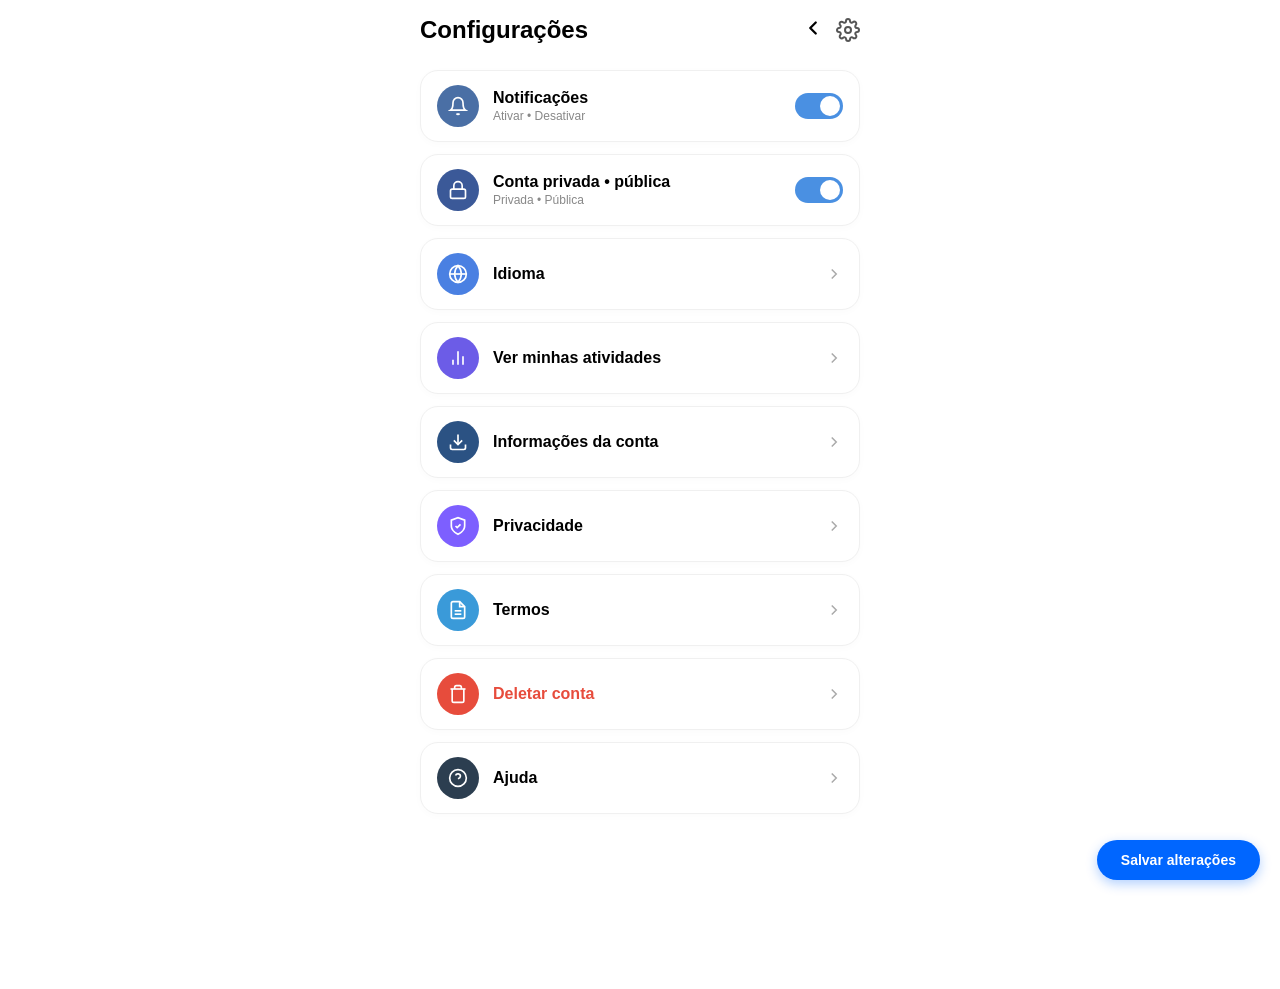
==== configuracoes.html @ cbd29f99 "Create configuracoes.html" ====
<!DOCTYPE html>
<html lang="pt-BR">
<head>
    <meta charset="UTF-8">
    <meta name="viewport" content="width=device-width, initial-scale=1.0">
    <title>Koneat - Configurações</title>
    <link rel="stylesheet" href="css/style.css">
    <style>
        /* Estilos específicos para a tela de Configurações */
        .config-header {
            display: flex;
            justify-content: space-between;
            align-items: center;
            padding: 16px 20px;
            background: #ffffff;
        }

        .config-title {
            font-size: 24px;
            font-weight: 800;
            color: #000000;
        }

        .config-header-right {
            display: flex;
            align-items: center;
            gap: 12px;
        }

        .config-list {
            padding: 10px 20px 100px 20px;
            display: flex;
            flex-direction: column;
            gap: 12px;
        }

        .config-card {
            background: #ffffff;
            border: 1px solid #f0f0f0;
            border-radius: 18px;
            padding: 14px 16px;
            display: flex;
            align-items: center;
            justify-content: space-between;
            box-shadow: 0 2px 8px rgba(0,0,0,0.02);
            text-decoration: none;
            color: inherit;
        }

        .config-card-left {
            display: flex;
            align-items: center;
            gap: 14px;
        }

        .icon-circle {
            width: 42px;
            height: 42px;
            border-radius: 50%;
            display: flex;
            align-items: center;
            justify-content: center;
            flex-shrink: 0;
            color: #ffffff;
        }

        /* Cores dos ícones */
        .bg-blue { background-color: #4a6fa5; }
        .bg-dark-blue { background-color: #3b5998; }
        .bg-globe { background-color: #4a80e2; }
        .bg-purple { background-color: #6c5ce7; }
        .bg-deep-blue { background-color: #2b5283; }
        .bg-violet { background-color: #7d5fff; }
        .bg-cyan { background-color: #3a9ad9; }
        .bg-red { background-color: #e74c3c; }
        .bg-navy { background-color: #2c3e50; }

        .config-card-info {
            display: flex;
            flex-direction: column;
        }

        .config-card-title {
            font-size: 16px;
            font-weight: 700;
            color: #000000;
        }

        .config-card-title.danger {
            color: #e74c3c;
        }

        .config-card-subtitle {
            font-size: 12px;
            color: #888888;
            margin-top: 2px;
        }

        /* Toggle Switch */
        .switch {
            position: relative;
            display: inline-block;
            width: 48px;
            height: 26px;
        }

        .switch input {
            opacity: 0;
            width: 0;
            height: 0;
        }

        .slider {
            position: absolute;
            cursor: pointer;
            top: 0; left: 0; right: 0; bottom: 0;
            background-color: #ccc;
            transition: .3s;
            border-radius: 26px;
        }

        .slider:before {
            position: absolute;
            content: "";
            height: 20px;
            width: 20px;
            left: 3px;
            bottom: 3px;
            background-color: white;
            transition: .3s;
            border-radius: 50%;
        }

        input:checked + .slider {
            background-color: #4a90e2;
        }

        input:checked + .slider:before {
            transform: translateX(22px);
        }

        .save-bar {
            position: fixed;
            bottom: 20px;
            right: 20px;
            z-index: 100;
        }

        .btn-save-blue {
            background-color: #0066ff;
            color: #ffffff;
            border: none;
            padding: 12px 24px;
            border-radius: 20px;
            font-weight: 700;
            font-size: 14px;
            cursor: pointer;
            box-shadow: 0 4px 12px rgba(0, 102, 255, 0.3);
        }
    </style>
</head>
<body class="light-theme">

    <div class="app-container">
        <!-- Topo da Tela -->
        <header class="config-header">
            <h1 class="config-title">Configurações</h1>
            <div class="config-header-right">
                <a href="passo1.html" class="icon-btn" aria-label="Voltar">
                    <svg width="22" height="22" viewBox="0 0 24 24" fill="none" stroke="#000" stroke-width="2.5" stroke-linecap="round" stroke-linejoin="round"><polyline points="15 18 9 12 15 6"></polyline></svg>
                </a>
                <svg width="24" height="24" viewBox="0 0 24 24" fill="none" stroke="#555" stroke-width="2"><circle cx="12" cy="12" r="3"></circle><path d="M19.4 15a1.65 1.65 0 0 0 .33 1.82l.06.06a2 2 0 0 1 0 2.83 2 2 0 0 1-2.83 0l-.06-.06a1.65 1.65 0 0 0-1.82-.33 1.65 1.65 0 0 0-1 1.51V21a2 2 0 0 1-2 2 2 2 0 0 1-2-2v-.09A1.65 1.65 0 0 0 9 19.4a1.65 1.65 0 0 0-1.82.33l-.06.06a2 2 0 0 1-2.83 0 2 2 0 0 1 0-2.83l.06-.06a1.65 1.65 0 0 0 .33-1.82 1.65 1.65 0 0 0-1.51-1H3a2 2 0 0 1-2-2 2 2 0 0 1 2-2h.09A1.65 1.65 0 0 0 4.6 9a1.65 1.65 0 0 0-.33-1.82l-.06-.06a2 2 0 0 1 0-2.83 2 2 0 0 1 2.83 0l.06.06a1.65 1.65 0 0 0 1.82.33H9a1.65 1.65 0 0 0 1-1.51V3a2 2 0 0 1 2-2 2 2 0 0 1 2 2v.09a1.65 1.65 0 0 0 1 1.51 1.65 1.65 0 0 0 1.82-.33l.06-.06a2 2 0 0 1 2.83 0 2 2 0 0 1 0 2.83l-.06.06a1.65 1.65 0 0 0-.33 1.82V9a1.65 1.65 0 0 0 1.51 1H21a2 2 0 0 1 2 2 2 2 0 0 1-2 2h-.09a1.65 1.65 0 0 0-1.51 1z"></path></svg>
            </div>
        </header>

        <!-- Lista de Opções -->
        <main class="config-list">

            <!-- 1. Notificações -->
            <div class="config-card">
                <div class="config-card-left">
                    <div class="icon-circle bg-blue">
                        <svg width="20" height="20" viewBox="0 0 24 24" fill="none" stroke="currentColor" stroke-width="2"><path d="M18 8A6 6 0 0 0 6 8c0 7-3 9-3 9h18s-3-2-3-9"></path><path d="M13.73 21a2 2 0 0 1-3.46 0"></path></svg>
                    </div>
                    <div class="config-card-info">
                        <span class="config-card-title">Notificações</span>
                        <span class="config-card-subtitle">Ativar • Desativar</span>
                    </div>
                </div>
                <label class="switch">
                    <input type="checkbox" checked id="toggleNotif">
                    <span class="slider"></span>
                </label>
            </div>

            <!-- 2. Conta privada / pública -->
            <div class="config-card">
                <div class="config-card-left">
                    <div class="icon-circle bg-dark-blue">
                        <svg width="20" height="20" viewBox="0 0 24 24" fill="none" stroke="currentColor" stroke-width="2"><rect x="3" y="11" width="18" height="11" rx="2" ry="2"></rect><path d="M7 11V7a5 5 0 0 1 10 0v4"></path></svg>
                    </div>
                    <div class="config-card-info">
                        <span class="config-card-title">Conta privada • pública</span>
                        <span class="config-card-subtitle">Privada • Pública</span>
                    </div>
                </div>
                <label class="switch">
                    <input type="checkbox" checked id="togglePrivate">
                    <span class="slider"></span>
                </label>
            </div>

            <!-- 3. Idioma -->
            <a href="#" class="config-card">
                <div class="config-card-left">
                    <div class="icon-circle bg-globe">
                        <svg width="20" height="20" viewBox="0 0 24 24" fill="none" stroke="currentColor" stroke-width="2"><circle cx="12" cy="12" r="10"></circle><line x1="2" y1="12" x2="22" y2="12"></line><path d="M12 2a15.3 15.3 0 0 1 4 10 15.3 15.3 0 0 1-4 10 15.3 15.3 0 0 1-4-10 15.3 15.3 0 0 1 4-10z"></path></svg>
                    </div>
                    <span class="config-card-title">Idioma</span>
                </div>
                <svg width="18" height="18" viewBox="0 0 24 24" fill="none" stroke="#aaa" stroke-width="2"><polyline points="9 18 15 12 9 6"></polyline></svg>
            </a>

            <!-- 4. Ver minhas atividades -->
            <a href="#" class="config-card">
                <div class="config-card-left">
                    <div class="icon-circle bg-purple">
                        <svg width="20" height="20" viewBox="0 0 24 24" fill="none" stroke="currentColor" stroke-width="2"><line x1="18" y1="20" x2="18" y2="10"></line><line x1="12" y1="20" x2="12" y2="4"></line><line x1="6" y1="20" x2="6" y2="14"></line></svg>
                    </div>
                    <span class="config-card-title">Ver minhas atividades</span>
                </div>
                <svg width="18" height="18" viewBox="0 0 24 24" fill="none" stroke="#aaa" stroke-width="2"><polyline points="9 18 15 12 9 6"></polyline></svg>
            </a>

            <!-- 5. Informações da conta -->
            <a href="#" class="config-card">
                <div class="config-card-left">
                    <div class="icon-circle bg-deep-blue">
                        <svg width="20" height="20" viewBox="0 0 24 24" fill="none" stroke="currentColor" stroke-width="2"><path d="M21 15v4a2 2 0 0 1-2 2H5a2 2 0 0 1-2-2v-4"></path><polyline points="7 10 12 15 17 10"></polyline><line x1="12" y1="15" x2="12" y2="3"></line></svg>
                    </div>
                    <span class="config-card-title">Informações da conta</span>
                </div>
                <svg width="18" height="18" viewBox="0 0 24 24" fill="none" stroke="#aaa" stroke-width="2"><polyline points="9 18 15 12 9 6"></polyline></svg>
            </a>

            <!-- 6. Privacidade -->
            <a href="privacidade.html" class="config-card">
                <div class="config-card-left">
                    <div class="icon-circle bg-violet">
                        <svg width="20" height="20" viewBox="0 0 24 24" fill="none" stroke="currentColor" stroke-width="2"><path d="M12 22s8-4 8-10V5l-8-3-8 3v7c0 6 8 10 8 10z"></path><path d="M9 12l2 2 4-4"></path></svg>
                    </div>
                    <span class="config-card-title">Privacidade</span>
                </div>
                <svg width="18" height="18" viewBox="0 0 24 24" fill="none" stroke="#aaa" stroke-width="2"><polyline points="9 18 15 12 9 6"></polyline></svg>
            </a>

            <!-- 7. Termos -->
            <a href="termos.html" class="config-card">
                <div class="config-card-left">
                    <div class="icon-circle bg-cyan">
                        <svg width="20" height="20" viewBox="0 0 24 24" fill="none" stroke="currentColor" stroke-width="2"><path d="M14 2H6a2 2 0 0 0-2 2v16a2 2 0 0 0 2 2h12a2 2 0 0 0 2-2V8z"></path><polyline points="14 2 14 8 20 8"></polyline><line x1="16" y1="13" x2="8" y2="13"></line><line x1="16" y1="17" x2="8" y2="17"></line></svg>
                    </div>
                    <span class="config-card-title">Termos</span>
                </div>
                <svg width="18" height="18" viewBox="0 0 24 24" fill="none" stroke="#aaa" stroke-width="2"><polyline points="9 18 15 12 9 6"></polyline></svg>
            </a>

            <!-- 8. Deletar conta -->
            <a href="#" class="config-card">
                <div class="config-card-left">
                    <div class="icon-circle bg-red">
                        <svg width="20" height="20" viewBox="0 0 24 24" fill="none" stroke="currentColor" stroke-width="2"><polyline points="3 6 5 6 21 6"></polyline><path d="M19 6v14a2 2 0 0 1-2 2H7a2 2 0 0 1-2-2V6m3 0V4a2 2 0 0 1 2-2h4a2 2 0 0 1 2 2v2"></path></svg>
                    </div>
                    <span class="config-card-title danger">Deletar conta</span>
                </div>
                <svg width="18" height="18" viewBox="0 0 24 24" fill="none" stroke="#aaa" stroke-width="2"><polyline points="9 18 15 12 9 6"></polyline></svg>
            </a>

            <!-- 9. Ajuda -->
            <a href="#" class="config-card">
                <div class="config-card-left">
                    <div class="icon-circle bg-navy">
                        <svg width="20" height="20" viewBox="0 0 24 24" fill="none" stroke="currentColor" stroke-width="2"><circle cx="12" cy="12" r="10"></circle><path d="M9.09 9a3 3 0 0 1 5.83 1c0 2-3 3-3 3"></path><line x1="12" y1="17" x2="12.01" y2="17"></line></svg>
                    </div>
                    <span class="config-card-title">Ajuda</span>
                </div>
                <svg width="18" height="18" viewBox="0 0 24 24" fill="none" stroke="#aaa" stroke-width="2"><polyline points="9 18 15 12 9 6"></polyline></svg>
            </a>

        </main>

        <!-- Botão Flutuante de Salvar -->
        <div class="save-bar">
            <button type="button" class="btn-save-blue" onclick="window.location.href='passo1.html'">Salvar alterações</button>
        </div>
    </div>

    <script src="js/app.js"></script>
</body>
  </html>
---- css/style.css ----
/* ==========================================================================
   1. RESET BÁSICO E ESTILOS COMPARTILHADOS
   ========================================================================== */
* {
    margin: 0;
    padding: 0;
    box-sizing: border-box;
    font-family: -apple-system, BlinkMacSystemFont, "Segoe UI", Roboto, Helvetica, Arial, sans-serif;
    -webkit-tap-highlight-color: transparent;
}

html, body {
    width: 100%;
    height: 100%;
    overflow-x: hidden;
}

/* ==========================================================================
   2. TEMA ESCURO (LOGIN - index.html)
   ========================================================================== */
body {
    background-color: #050505;
    background-image: 
        radial-gradient(circle at 10% 10%, rgba(255, 255, 255, 0.05) 0%, transparent 40%),
        radial-gradient(circle at 90% 90%, rgba(255, 255, 255, 0.03) 0%, transparent 40%);
    color: #ffffff;
    min-height: 100vh;
    display: flex;
    justify-content: center;
    align-items: center;
    padding: 20px;
}

.login-container {
    width: 100%;
    max-width: 380px;
    display: flex;
    flex-direction: column;
    align-items: center;
}

.logo-area {
    text-align: center;
    margin-bottom: 28px;
}

.logo-text {
    font-size: 38px;
    font-weight: 700;
    letter-spacing: -1px;
    margin-bottom: -4px;
}

.brand-name {
    font-size: 24px;
    font-weight: 700;
    letter-spacing: 4px;
}

.brand-name span {
    font-weight: 300;
    font-size: 13px;
    letter-spacing: 2px;
    opacity: 0.8;
    margin-left: 2px;
}

.subtitle {
    font-size: 11px;
    letter-spacing: 5px;
    color: #888;
    margin-top: 8px;
    text-transform: uppercase;
}

.login-form {
    width: 100%;
    display: flex;
    flex-direction: column;
    gap: 16px;
}

.input-group {
    display: flex;
    flex-direction: column;
    gap: 6px;
}

.input-group label {
    font-size: 13px;
    color: #ccc;
}

.input-wrapper {
    position: relative;
    display: flex;
    align-items: center;
    width: 100%;
}

.input-wrapper input {
    width: 100%;
    padding: 14px 16px 14px 44px;
    background: rgba(255, 255, 255, 0.03);
    border: 1px solid rgba(255, 255, 255, 0.15);
    border-radius: 28px;
    color: #fff;
    font-size: 14px;
    outline: none;
    transition: all 0.2s ease;
}

.input-wrapper input:focus {
    border-color: rgba(255, 255, 255, 0.4);
    background: rgba(255, 255, 255, 0.05);
}

.input-wrapper svg,
svg.input-icon {
    position: absolute;
    left: 16px;
    width: 18px !important;
    height: 18px !important;
    max-width: 18px !important;
    max-height: 18px !important;
    min-width: 18px !important;
    min-height: 18px !important;
    stroke: #888888;
    fill: none;
    pointer-events: none;
}

.toggle-password {
    position: absolute;
    right: 14px;
    background: none;
    border: none;
    cursor: pointer;
    display: flex;
    align-items: center;
    justify-content: center;
    padding: 0;
}

.toggle-password svg,
svg.eye-icon {
    position: relative;
    left: 0;
    width: 18px !important;
    height: 18px !important;
    max-width: 18px !important;
    max-height: 18px !important;
    min-width: 18px !important;
    min-height: 18px !important;
    stroke: #888888;
    fill: none;
}

.btn-primary {
    width: 100%;
    padding: 15px;
    border-radius: 28px;
    border: none;
    background: #ffffff;
    color: #000000;
    font-weight: 700;
    font-size: 14px;
    letter-spacing: 1px;
    cursor: pointer;
    display: flex;
    justify-content: center;
    align-items: center;
    gap: 8px;
    margin-top: 6px;
    transition: opacity 0.2s ease;
}

.btn-primary:hover {
    opacity: 0.9;
}

.divider {
    width: 100%;
    text-align: center;
    border-bottom: 1px solid rgba(255, 255, 255, 0.1);
    line-height: 0.1em;
    margin: 22px 0;
}

.divider span {
    background: #050505;
    padding: 0 10px;
    color: #666;
    font-size: 12px;
}

.btn-google {
    width: 100%;
    padding: 12px 20px;
    border-radius: 28px;
    border: 1px solid rgba(255, 255, 255, 0.15);
    background: transparent;
    color: #fff;
    font-size: 14px;
    display: flex;
    align-items: center;
    justify-content: flex-start;
    cursor: pointer;
}

.google-icon-wrapper {
    display: flex;
    align-items: center;
    justify-content: center;
    padding-right: 14px;
}

.google-divider {
    width: 1px;
    height: 20px;
    background: rgba(255, 255, 255, 0.15);
    margin-right: 16px;
}

.google-text {
    flex-grow: 1;
    text-align: center;
    font-weight: 500;
}

.login-footer {
    margin-top: 28px;
    text-align: center;
    display: flex;
    flex-direction: column;
    gap: 6px;
    font-size: 12px;
    color: #777;
}

.footer-row {
    display: flex;
    justify-content: center;
    gap: 6px;
}

.login-footer a {
    color: #fff;
    text-decoration: none;
    font-weight: 600;
}

/* ==========================================================================
   3. TEMA CLARO - TELA DE PERFIL (PASSO1)
   ========================================================================== */
body.light-theme {
    background-color: #ffffff;
    background-image: none;
    color: #111111;
    display: flex;
    justify-content: center;
    align-items: flex-start;
    padding: 0;
    margin: 0;
    min-height: 100vh;
}

.app-container {
    width: 100%;
    max-width: 480px;
    min-height: 100vh;
    background: #ffffff;
    padding-bottom: 75px;
    position: relative;
    display: flex;
    flex-direction: column;
}

.profile-header {
    display: flex;
    justify-content: space-between;
    align-items: center;
    padding: 16px 20px;
    border-bottom: 1px solid #f0f0f0;
}

.header-logo {
    font-size: 18px;
    font-weight: 300;
    letter-spacing: 2px;
}

.logo-bold {
    font-weight: 700;
}

.header-actions {
    display: flex;
    gap: 16px;
}

.icon-btn {
    background: none;
    border: none;
    cursor: pointer;
    color: #000;
}

.dropdown-wrapper {
    position: relative;
}

.dropdown-menu {
    display: none;
    position: absolute;
    right: 0;
    top: 30px;
    background: #ffffff;
    box-shadow: 0 4px 20px rgba(0, 0, 0, 0.08);
    border-radius: 12px;
    width: 160px;
    padding: 8px 0;
    z-index: 100;
}

.dropdown-menu.show {
    display: block;
}

.dropdown-item {
    display: flex;
    align-items: center;
    gap: 10px;
    padding: 10px 16px;
    color: #333;
    text-decoration: none;
    font-size: 13px;
}

.dropdown-item:hover {
    background: #f0f4f8;
}

.profile-top-layout {
    display: flex;
    align-items: center;
    padding: 18px 20px 10px 20px;
    gap: 24px;
}

.avatar-container {
    position: relative;
    flex-shrink: 0;
}

.avatar-circle {
    width: 76px;
    height: 76px;
    border-radius: 50%;
    background: #e8eef7;
    display: flex;
    justify-content: center;
    align-items: center;
}

.camera-btn {
    position: absolute;
    bottom: 2px;
    right: 2px;
    width: 22px;
    height: 22px;
    background: #000;
    border-radius: 50%;
    border: 2px solid #fff;
    display: flex;
    align-items: center;
    justify-content: center;
    cursor: pointer;
}

.stats-bar-inline {
    display: flex;
    justify-content: space-around;
    align-items: center;
    flex-grow: 1;
}

.stat-item {
    text-align: center;
}

.stat-number {
    display: block;
    font-size: 16px;
    font-weight: 700;
    color: #000;
}

.stat-label {
    font-size: 13px;
    color: #222;
}

.user-details-block {
    padding: 0 20px 16px 20px;
    min-height: 20px;
}

.user-name {
    font-size: 17px;
    font-weight: 700;
    color: #111;
}

.user-tag {
    font-size: 13px;
    color: #555;
    margin-top: 2px;
}

.user-bio {
    font-size: 13px;
    color: #333;
    margin-top: 6px;
}

.action-buttons {
    display: flex;
    gap: 12px;
    padding: 0 20px;
}

.btn-secondary {
    flex: 1;
    padding: 10px;
    background: #ebf1fa;
    border: none;
    border-radius: 18px;
    font-size: 13px;
    font-weight: 600;
    color: #111;
    cursor: pointer;
    text-align: center;
    text-decoration: none;
}

.content-tabs {
    display: flex;
    border-bottom: 1px solid #eee;
    margin-top: 16px;
}

.tab-btn {
    flex: 1;
    background: none;
    border: none;
    padding: 12px 0;
    display: flex;
    flex-direction: column;
    align-items: center;
    gap: 4px;
    color: #8e8e93;
    font-size: 11px;
    cursor: pointer;
    border-bottom: 2px solid transparent;
}

.tab-btn.active {
    color: #000;
    border-bottom: 2px solid #000;
}

.feed-empty-state {
    padding: 50px 20px;
    display: flex;
    flex-direction: column;
    align-items: center;
    text-align: center;
    flex-grow: 1;
}

.empty-icon-wrapper {
    margin-bottom: 12px;
}

.empty-title {
    font-size: 17px;
    font-weight: 700;
    color: #111;
    margin-bottom: 16px;
}

.btn-create-post {
    padding: 12px 24px;
    background: #ebf1fa;
    border: none;
    border-radius: 16px;
    font-size: 13px;
    font-weight: 600;
    color: #111;
    cursor: pointer;
}

/* ==========================================================================
   4. BARRA DE NAVEGAÇÃO FLUTUANTE FUMÊ
   ========================================================================== */
.bottom-nav {
    position: fixed;
    bottom: 0;
    left: 50%;
    transform: translateX(-50%);
    width: 100%;
    max-width: 480px;
    height: 60px;
    background: rgba(22, 24, 28, 0.95);
    backdrop-filter: blur(14px);
    -webkit-backdrop-filter: blur(14px);
    border-top-left-radius: 20px;
    border-top-right-radius: 20px;
    display: flex;
    justify-content: space-around;
    align-items: center;
    box-shadow: 0 -4px 20px rgba(0, 0, 0, 0.2);
    z-index: 1000;
    padding: 0 12px;
}

.nav-item {
    display: flex;
    align-items: center;
    justify-content: center;
    width: 48px;
    height: 48px;
    text-decoration: none;
    color: #8e8e93;
    transition: all 0.2s ease;
}

.nav-icon {
    width: 18px;
    height: 18px;
    stroke: #8e8e93;
    stroke-width: 1.5;
}

.nav-item.active .nav-icon {
    stroke: #ffffff;
}

.nav-item.profile-circle-active .nav-profile-wrapper {
    width: 23px;
    height: 23px;
    border: 1.2px solid #ffffff;
    border-radius: 50%;
    display: flex;
    align-items: center;
    justify-content: center;
}

.nav-item.profile-circle-active .nav-icon-profile {
    width: 14px;
    height: 14px;
    stroke: #8e8e93;
    stroke-width: 1.5;
}

/* ==========================================================================
   5. TELA DE EDITAR PERFIL (editar-perfil.html)
   ========================================================================== */
.edit-header {
    display: flex;
    justify-content: space-between;
    align-items: center;
    padding: 16px 20px;
    border-bottom: 1px solid #f0f0f0;
}

.edit-title {
    font-size: 18px;
    font-weight: 700;
    color: #0d1b2a;
}

.btn-save-top {
    background: #000000;
    color: #ffffff;
    border: none;
    padding: 7px 18px;
    border-radius: 20px;
    font-size: 13px;
    font-weight: 600;
    cursor: pointer;
}

.edit-profile-form {
    padding: 20px;
    display: flex;
    flex-direction: column;
    gap: 14px;
}

.edit-avatar-section {
    display: flex;
    flex-direction: column;
    align-items: center;
    margin-bottom: 10px;
}

.edit-avatar-circle {
    position: relative;
    width: 90px;
    height: 90px;
    border-radius: 50%;
    background: #e8eef7;
    display: flex;
    justify-content: center;
    align-items: center;
    overflow: hidden;
}

.camera-overlay {
    position: absolute;
    bottom: 0;
    width: 100%;
    height: 40%;
    background: rgba(0, 0, 0, 0.7);
    display: flex;
    align-items: center;
    justify-content: center;
}

.change-photo-text {
    font-size: 13px;
    color: #1d2d44;
    font-weight: 500;
    margin-top: 10px;
}

.edit-card-group {
    background: #f8fafc;
    border: 1px solid #e2e8f0;
    border-radius: 14px;
    padding: 10px 14px;
    display: flex;
    flex-direction: column;
}

.edit-card-group label {
    font-size: 12px;
    font-weight: 600;
    color: #1e293b;
    margin-bottom: 2px;
}

.edit-card-group input,
.edit-card-group textarea {
    border: none;
    background: transparent;
    font-size: 14px;
    color: #334155;
    outline: none;
    width: 100%;
    resize: none;
}

.edit-card-group input::placeholder,
.edit-card-group textarea::placeholder {
    color: #94a3b8;
}

.edit-links-list {
    margin-top: 10px;
    display: flex;
    flex-direction: column;
}

.edit-link-item {
    display: flex;
    justify-content: space-between;
    align-items: center;
    padding: 14px 4px;
    border-bottom: 1px solid #f1f5f9;
    font-size: 14px;
    color: #1e293b;
    font-weight: 500;
    cursor: pointer;
}

.link-right {
    display: flex;
    align-items: center;
    gap: 8px;
}

.link-count {
    color: #94a3b8;
    font-size: 14px;
}

/* ==========================================================================
   6. ESTILOS DAS MODAIS / PAINÉIS DESLIZANTES
   ========================================================================== */
.modal-overlay {
    position: fixed;
    top: 0;
    left: 0;
    width: 100%;
    height: 100%;
    background: rgba(0, 0, 0, 0.4);
    display: flex;
    justify-content: center;
    align-items: flex-end;
    opacity: 0;
    pointer-events: none;
    transition: opacity 0.2s ease;
    z-index: 2000;
}

.modal-overlay.show {
    opacity: 1;
    pointer-events: auto;
}

.modal-sheet {
    width: 100%;
    max-width: 480px;
    background: #ffffff;
    border-top-left-radius: 20px;
    border-top-right-radius: 20px;
    padding: 20px;
    box-shadow: 0 -10px 30px rgba(0, 0, 0, 0.15);
    transform: translateY(100%);
    transition: transform 0.25s ease-out;
}

.modal-overlay.show .modal-sheet {
    transform: translateY(0);
}

.modal-header {
    display: flex;
    justify-content: space-between;
    align-items: center;
    margin-bottom: 16px;
    border-bottom: 1px solid #f0f0f0;
    padding-bottom: 10px;
}

.modal-header h3 {
    font-size: 16px;
    font-weight: 700;
    color: #111;
}

.close-modal {
    background: none;
    border: none;
    font-size: 24px;
    color: #888;
    cursor: pointer;
    line-height: 1;
}

.btn-primary-sheet {
    width: 100%;
    padding: 12px;
    background: #000000;
    color: #ffffff;
    border: none;
    border-radius: 20px;
    font-size: 14px;
    font-weight: 600;
    margin-top: 16px;
    cursor: pointer;
   }
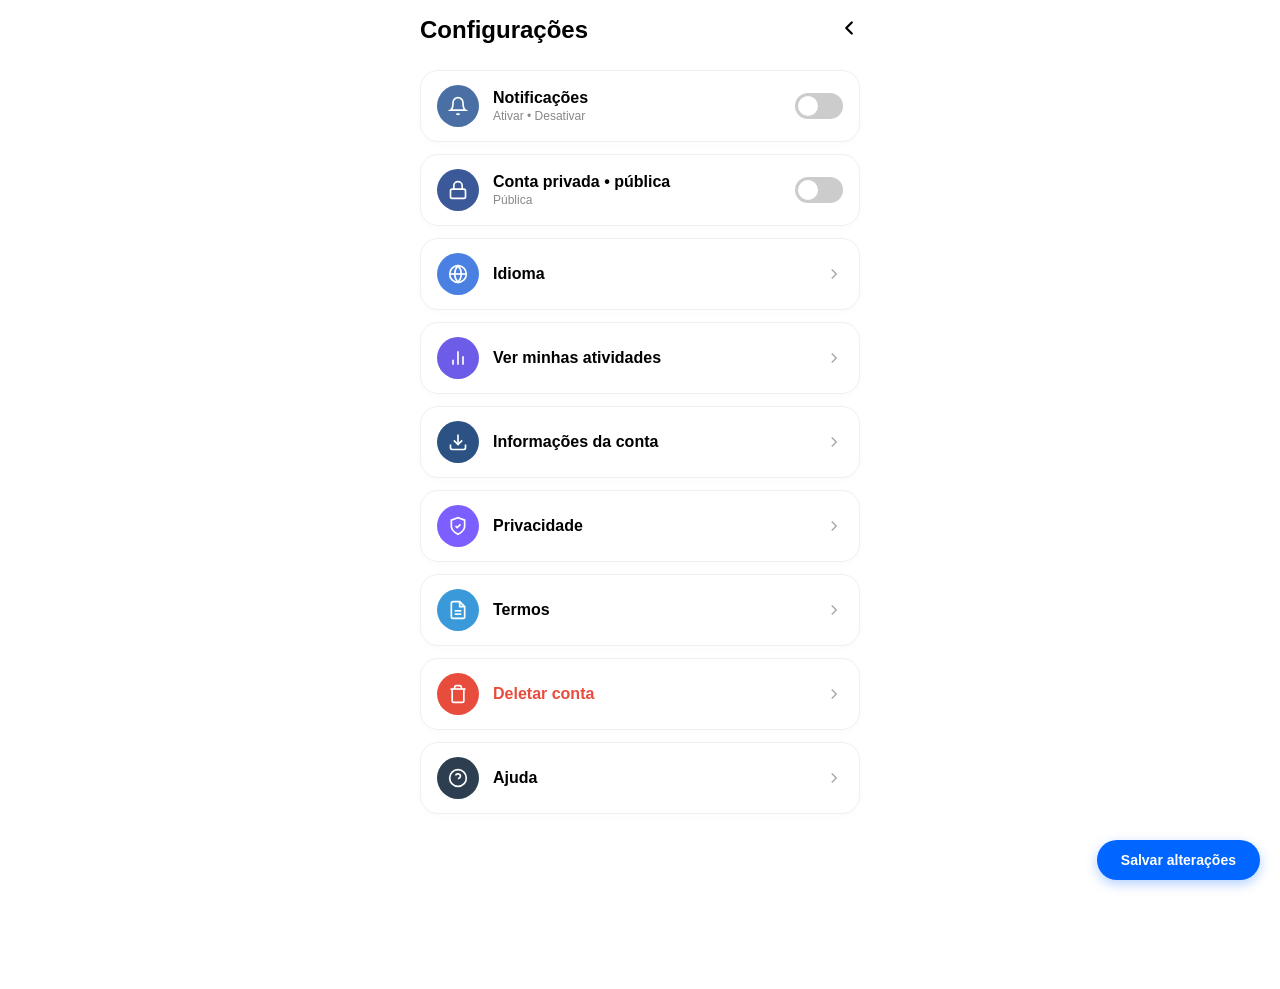
==== commit eabd8426: "Update configuracoes.html" ====
--- a/configuracoes.html
+++ b/configuracoes.html
@@ -166,10 +166,9 @@
         <header class="config-header">
             <h1 class="config-title">Configurações</h1>
             <div class="config-header-right">
-                <a href="passo1.html" class="icon-btn" aria-label="Voltar">
+                <a href="./passo1.html" class="icon-btn" aria-label="Voltar">
                     <svg width="22" height="22" viewBox="0 0 24 24" fill="none" stroke="#000" stroke-width="2.5" stroke-linecap="round" stroke-linejoin="round"><polyline points="15 18 9 12 15 6"></polyline></svg>
                 </a>
-                <svg width="24" height="24" viewBox="0 0 24 24" fill="none" stroke="#555" stroke-width="2"><circle cx="12" cy="12" r="3"></circle><path d="M19.4 15a1.65 1.65 0 0 0 .33 1.82l.06.06a2 2 0 0 1 0 2.83 2 2 0 0 1-2.83 0l-.06-.06a1.65 1.65 0 0 0-1.82-.33 1.65 1.65 0 0 0-1 1.51V21a2 2 0 0 1-2 2 2 2 0 0 1-2-2v-.09A1.65 1.65 0 0 0 9 19.4a1.65 1.65 0 0 0-1.82.33l-.06.06a2 2 0 0 1-2.83 0 2 2 0 0 1 0-2.83l.06-.06a1.65 1.65 0 0 0 .33-1.82 1.65 1.65 0 0 0-1.51-1H3a2 2 0 0 1-2-2 2 2 0 0 1 2-2h.09A1.65 1.65 0 0 0 4.6 9a1.65 1.65 0 0 0-.33-1.82l-.06-.06a2 2 0 0 1 0-2.83 2 2 0 0 1 2.83 0l.06.06a1.65 1.65 0 0 0 1.82.33H9a1.65 1.65 0 0 0 1-1.51V3a2 2 0 0 1 2-2 2 2 0 0 1 2 2v.09a1.65 1.65 0 0 0 1 1.51 1.65 1.65 0 0 0 1.82-.33l.06-.06a2 2 0 0 1 2.83 0 2 2 0 0 1 0 2.83l-.06.06a1.65 1.65 0 0 0-.33 1.82V9a1.65 1.65 0 0 0 1.51 1H21a2 2 0 0 1 2 2 2 2 0 0 1-2 2h-.09a1.65 1.65 0 0 0-1.51 1z"></path></svg>
             </div>
         </header>
 
@@ -188,7 +187,7 @@
                     </div>
                 </div>
                 <label class="switch">
-                    <input type="checkbox" checked id="toggleNotif">
+                    <input type="checkbox" id="toggleNotif">
                     <span class="slider"></span>
                 </label>
             </div>
@@ -201,11 +200,11 @@
                     </div>
                     <div class="config-card-info">
                         <span class="config-card-title">Conta privada • pública</span>
-                        <span class="config-card-subtitle">Privada • Pública</span>
+                        <span class="config-card-subtitle" id="subtitlePrivate">Pública</span>
                     </div>
                 </div>
                 <label class="switch">
-                    <input type="checkbox" checked id="togglePrivate">
+                    <input type="checkbox" id="togglePrivate">
                     <span class="slider"></span>
                 </label>
             </div>
@@ -244,7 +243,7 @@
             </a>
 
             <!-- 6. Privacidade -->
-            <a href="privacidade.html" class="config-card">
+            <a href="./privacidade.html" class="config-card">
                 <div class="config-card-left">
                     <div class="icon-circle bg-violet">
                         <svg width="20" height="20" viewBox="0 0 24 24" fill="none" stroke="currentColor" stroke-width="2"><path d="M12 22s8-4 8-10V5l-8-3-8 3v7c0 6 8 10 8 10z"></path><path d="M9 12l2 2 4-4"></path></svg>
@@ -255,7 +254,7 @@
             </a>
 
             <!-- 7. Termos -->
-            <a href="termos.html" class="config-card">
+            <a href="./termos.html" class="config-card">
                 <div class="config-card-left">
                     <div class="icon-circle bg-cyan">
                         <svg width="20" height="20" viewBox="0 0 24 24" fill="none" stroke="currentColor" stroke-width="2"><path d="M14 2H6a2 2 0 0 0-2 2v16a2 2 0 0 0 2 2h12a2 2 0 0 0 2-2V8z"></path><polyline points="14 2 14 8 20 8"></polyline><line x1="16" y1="13" x2="8" y2="13"></line><line x1="16" y1="17" x2="8" y2="17"></line></svg>
@@ -291,11 +290,11 @@
 
         <!-- Botão Flutuante de Salvar -->
         <div class="save-bar">
-            <button type="button" class="btn-save-blue" onclick="window.location.href='passo1.html'">Salvar alterações</button>
+            <button type="button" class="btn-save-blue" id="saveConfigBtn">Salvar alterações</button>
         </div>
     </div>
 
     <script src="js/app.js"></script>
 </body>
-  </html>
-  
+                    </html>
+    
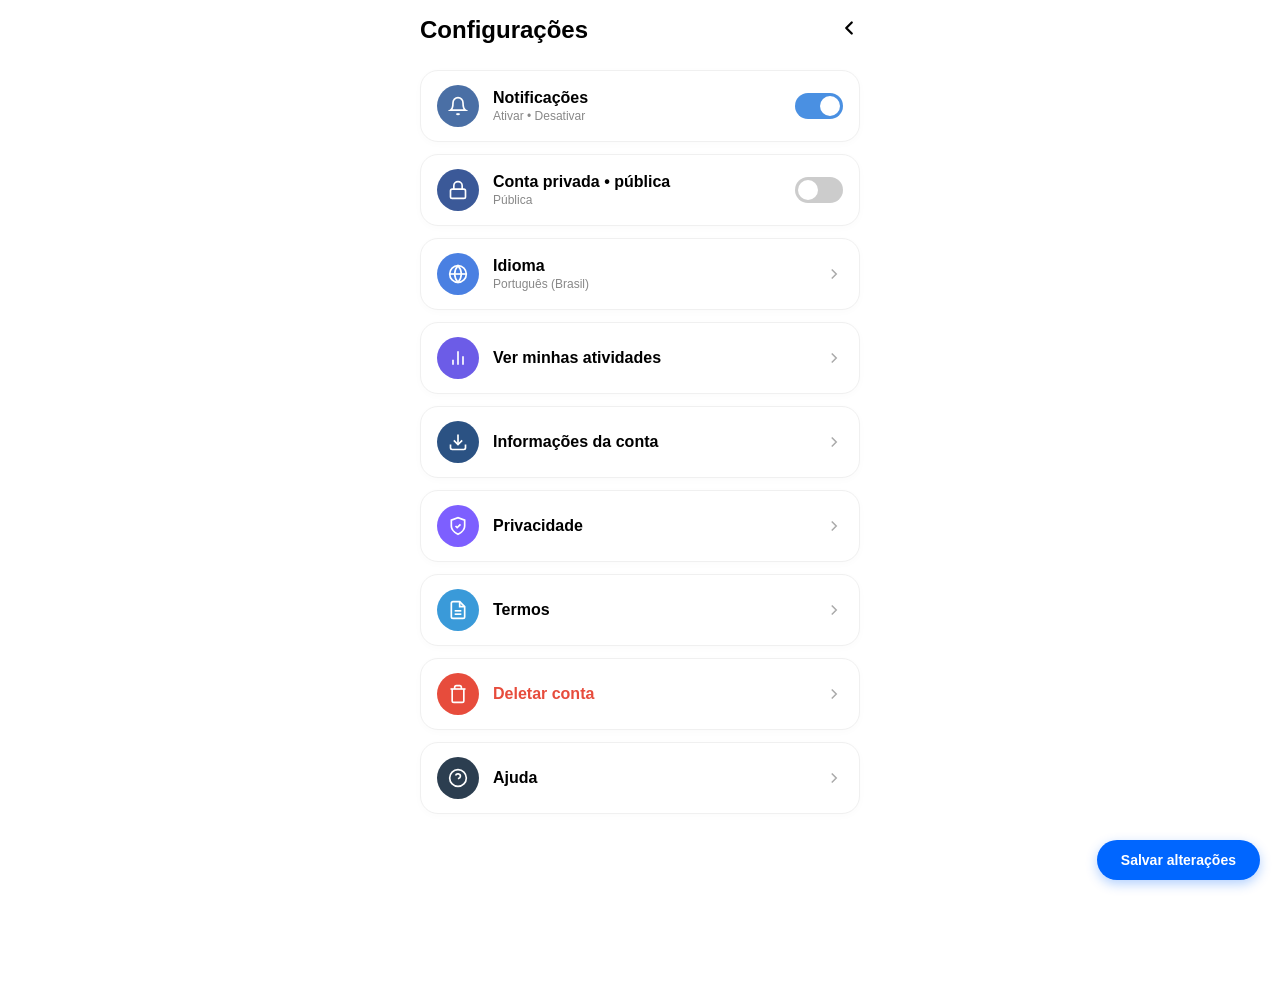
==== commit 7569143b: "Update configuracoes.html" ====
--- a/configuracoes.html
+++ b/configuracoes.html
@@ -45,6 +45,7 @@
             box-shadow: 0 2px 8px rgba(0,0,0,0.02);
             text-decoration: none;
             color: inherit;
+            cursor: pointer;
         }
 
         .config-card-left {
@@ -157,6 +158,130 @@
             cursor: pointer;
             box-shadow: 0 4px 12px rgba(0, 102, 255, 0.3);
         }
+
+        /* Estilos do Modal Bottom Sheet (Idioma) */
+        .modal-overlay {
+            position: fixed;
+            top: 0; left: 0; right: 0; bottom: 0;
+            background: rgba(0, 0, 0, 0.5);
+            display: flex;
+            justify-content: center;
+            align-items: flex-end;
+            opacity: 0;
+            visibility: hidden;
+            transition: 0.3s ease;
+            z-index: 1000;
+        }
+
+        .modal-overlay.show {
+            opacity: 1;
+            visibility: visible;
+        }
+
+        .modal-bottom-sheet {
+            background: #ffffff;
+            width: 100%;
+            max-width: 500px;
+            border-top-left-radius: 24px;
+            border-top-right-radius: 24px;
+            padding: 16px 20px 36px 20px;
+            transform: translateY(100%);
+            transition: transform 0.3s ease;
+        }
+
+        .modal-overlay.show .modal-bottom-sheet {
+            transform: translateY(0);
+        }
+
+        .modal-drag-handle {
+            width: 36px;
+            height: 4px;
+            background: #e0e0e0;
+            border-radius: 2px;
+            margin: 0 auto 16px auto;
+        }
+
+        .modal-title {
+            font-size: 18px;
+            font-weight: 800;
+            text-align: center;
+            color: #000;
+        }
+
+        .modal-subtitle {
+            font-size: 13px;
+            color: #8e8e93;
+            text-align: center;
+            margin-top: 4px;
+            margin-bottom: 20px;
+        }
+
+        .language-card {
+            background: #f8f9fa;
+            border-radius: 18px;
+            padding: 6px 16px;
+            border: 1px solid #f0f0f0;
+        }
+
+        .language-option {
+            display: flex;
+            align-items: center;
+            justify-content: space-between;
+            padding: 14px 0;
+            cursor: pointer;
+        }
+
+        .lang-info {
+            display: flex;
+            align-items: center;
+            gap: 12px;
+        }
+
+        .flag-icon {
+            font-size: 22px;
+        }
+
+        .lang-name {
+            font-size: 15px;
+            font-weight: 700;
+            color: #000;
+        }
+
+        .lang-divider {
+            height: 1px;
+            background: #e5e5ea;
+            margin-left: 34px;
+        }
+
+        .language-option input[type="radio"] {
+            display: none;
+        }
+
+        .radio-custom {
+            width: 22px;
+            height: 22px;
+            border-radius: 50%;
+            border: 2px solid #ccc;
+            position: relative;
+            transition: 0.2s;
+        }
+
+        .language-option input[type="radio"]:checked + .radio-custom {
+            border-color: #0066ff;
+            background-color: #0066ff;
+        }
+
+        .language-option input[type="radio"]:checked + .radio-custom::after {
+            content: "";
+            width: 8px;
+            height: 8px;
+            background: #ffffff;
+            border-radius: 50%;
+            position: absolute;
+            top: 50%;
+            left: 50%;
+            transform: translate(-50%, -50%);
+        }
     </style>
 </head>
 <body class="light-theme">
@@ -210,15 +335,18 @@
             </div>
 
             <!-- 3. Idioma -->
-            <a href="#" class="config-card">
+            <div class="config-card" id="btnOpenIdioma">
                 <div class="config-card-left">
                     <div class="icon-circle bg-globe">
                         <svg width="20" height="20" viewBox="0 0 24 24" fill="none" stroke="currentColor" stroke-width="2"><circle cx="12" cy="12" r="10"></circle><line x1="2" y1="12" x2="22" y2="12"></line><path d="M12 2a15.3 15.3 0 0 1 4 10 15.3 15.3 0 0 1-4 10 15.3 15.3 0 0 1-4-10 15.3 15.3 0 0 1 4-10z"></path></svg>
                     </div>
-                    <span class="config-card-title">Idioma</span>
-                </div>
-                <svg width="18" height="18" viewBox="0 0 24 24" fill="none" stroke="#aaa" stroke-width="2"><polyline points="9 18 15 12 9 6"></polyline></svg>
-            </a>
+                    <div class="config-card-info">
+                        <span class="config-card-title">Idioma</span>
+                        <span class="config-card-subtitle" id="subtitleIdioma">Português (Brasil)</span>
+                    </div>
+                </div>
+                <svg width="18" height="18" viewBox="0 0 24 24" fill="none" stroke="#aaa" stroke-width="2"><polyline points="9 18 15 12 9 6"></polyline></svg>
+            </div>
 
             <!-- 4. Ver minhas atividades -->
             <a href="#" class="config-card">
@@ -294,7 +422,49 @@
         </div>
     </div>
 
+    <!-- Modal de Idioma -->
+    <div class="modal-overlay" id="modalIdioma">
+        <div class="modal-bottom-sheet">
+            <div class="modal-drag-handle"></div>
+            <h2 class="modal-title">Idioma</h2>
+            <p class="modal-subtitle">Este é o idioma do aplicativo.</p>
+
+            <div class="language-card">
+                <label class="language-option">
+                    <div class="lang-info">
+                        <span class="flag-icon">🇧🇷</span>
+                        <span class="lang-name">Português (Brasil)</span>
+                    </div>
+                    <input type="radio" name="app_language" value="Português (Brasil)" checked>
+                    <span class="radio-custom"></span>
+                </label>
+
+                <div class="lang-divider"></div>
+
+                <label class="language-option">
+                    <div class="lang-info">
+                        <span class="flag-icon">🇬🇧</span>
+                        <span class="lang-name">English (UK)</span>
+                    </div>
+                    <input type="radio" name="app_language" value="English (UK)">
+                    <span class="radio-custom"></span>
+                </label>
+
+                <div class="lang-divider"></div>
+
+                <label class="language-option">
+                    <div class="lang-info">
+                        <span class="flag-icon">🇪🇸</span>
+                        <span class="lang-name">Español (España)</span>
+                    </div>
+                    <input type="radio" name="app_language" value="Español (España)">
+                    <span class="radio-custom"></span>
+                </label>
+            </div>
+        </div>
+    </div>
+
     <script src="js/app.js"></script>
 </body>
-                    </html>
-    
+    </html>
+                    
